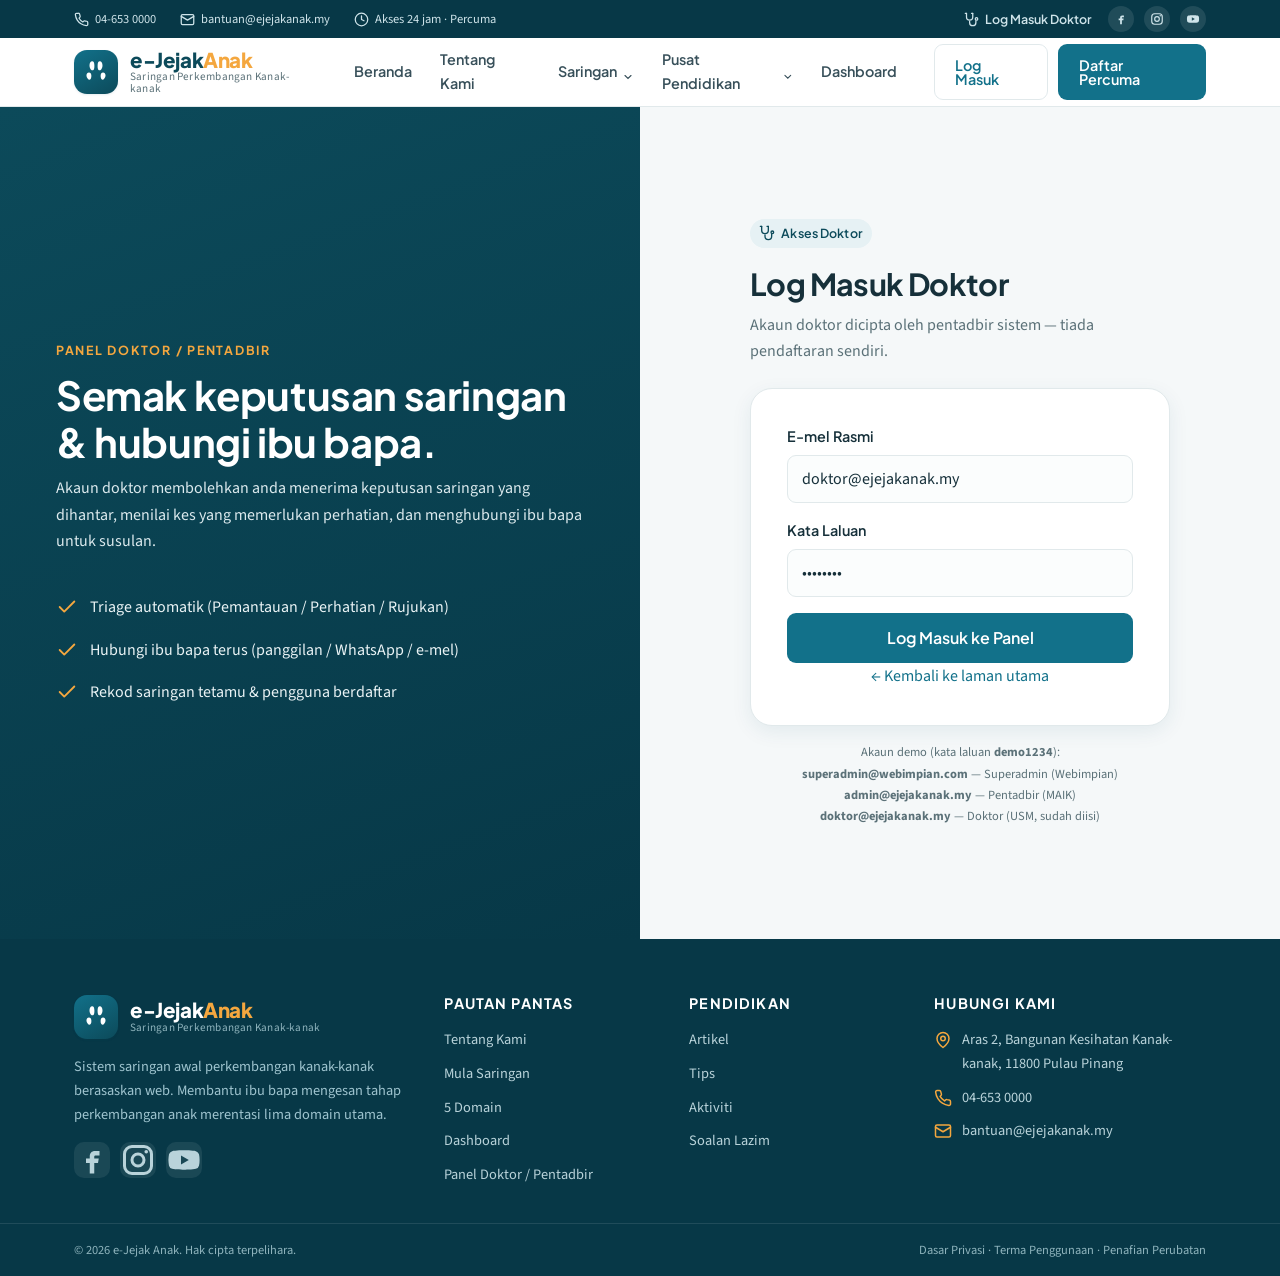
==== admin-login.html @ e8837397 "Baiki footer desktop: kawal accordion via JS (atribut open) - Chrome baru sembunyi kandungan <detail" ====
<!doctype html>
<html lang="ms">
<head>
  <meta charset="utf-8">
  <meta name="viewport" content="width=device-width, initial-scale=1">
  <title>Log Masuk Doktor — e-Jejak Anak</title>
  <meta name="description" content="Log masuk panel doktor / pentadbir e-Jejak Anak.">
  <link rel="preconnect" href="https://fonts.googleapis.com">
  <link rel="preconnect" href="https://fonts.gstatic.com" crossorigin>
  <link href="https://fonts.googleapis.com/css2?family=Plus+Jakarta+Sans:wght@500;600;700;800&family=Source+Sans+3:wght@400;500;600&display=swap" rel="stylesheet">
  <link rel="stylesheet" href="assets/css/style.css?v=20260727i">
</head>
<body data-page="admin-login">
  <div id="site-header"></div>

  <main class="auth-wrap">
    <aside class="auth-aside" style="background:linear-gradient(160deg,var(--brand-dark),var(--brand-deep))">
      <span class="eyebrow" style="color:var(--accent)">Panel Doktor / Pentadbir</span>
      <p class="auth-aside__title">Semak keputusan saringan &amp; hubungi ibu bapa.</p>
      <p>Akaun doktor membolehkan anda menerima keputusan saringan yang dihantar, menilai kes yang memerlukan perhatian, dan menghubungi ibu bapa untuk susulan.</p>
      <ul>
        <li><svg viewBox="0 0 24 24" fill="none" stroke="currentColor" stroke-width="2" stroke-linecap="round" stroke-linejoin="round"><path d="M20 6 9 17l-5-5"/></svg> Triage automatik (Pemantauan / Perhatian / Rujukan)</li>
        <li><svg viewBox="0 0 24 24" fill="none" stroke="currentColor" stroke-width="2" stroke-linecap="round" stroke-linejoin="round"><path d="M20 6 9 17l-5-5"/></svg> Hubungi ibu bapa terus (panggilan / WhatsApp / e-mel)</li>
        <li><svg viewBox="0 0 24 24" fill="none" stroke="currentColor" stroke-width="2" stroke-linecap="round" stroke-linejoin="round"><path d="M20 6 9 17l-5-5"/></svg> Rekod saringan tetamu &amp; pengguna berdaftar</li>
      </ul>
    </aside>

    <div class="auth-main">
      <div class="auth-card">
        <span class="chip"><svg viewBox="0 0 24 24" fill="none" stroke="currentColor" stroke-width="2" stroke-linecap="round" stroke-linejoin="round" style="width:16px;height:16px"><path d="M4 2v6a5 5 0 0 0 10 0V2"/><path d="M4 2H2M14 2h-2M9 15v2a5 5 0 0 0 10 0v-3"/><circle cx="20" cy="11" r="2"/></svg> Akses Doktor</span>
        <h1 class="mt-3" style="font-size:var(--fs-xl)">Log Masuk Doktor</h1>
        <p class="muted">Akaun doktor dicipta oleh pentadbir sistem — tiada pendaftaran sendiri.</p>
        <form class="form-card mt-4" id="admin-login-form">
          <div class="notice notice--warn" id="admin-msg" style="display:none; margin-bottom:var(--sp-3)"><svg viewBox="0 0 24 24" fill="none" stroke="currentColor" stroke-width="2" stroke-linecap="round" stroke-linejoin="round"><path d="M10.3 3.9 1.8 18a2 2 0 0 0 1.7 3h17a2 2 0 0 0 1.7-3L13.7 3.9a2 2 0 0 0-3.4 0Z"/><path d="M12 9v4M12 17h.01"/></svg><span></span></div>
          <div class="field">
            <label for="admin-email">E-mel Rasmi</label>
            <input class="input" type="email" id="admin-email" placeholder="doktor@klinik.gov.my" value="doktor@ejejakanak.my" required>
          </div>
          <div class="field">
            <label for="admin-pass">Kata Laluan</label>
            <input class="input" type="password" id="admin-pass" placeholder="••••••••" value="demo1234" required>
          </div>
          <button class="btn btn--block btn--lg" type="submit">Log Masuk ke Panel</button>
          <p class="center muted mt-3" style="margin:0"><a href="index.html">← Kembali ke laman utama</a></p>
        </form>
        <div class="muted center mt-3" style="font-size:var(--fs-xs); line-height:1.7">Akaun demo (kata laluan <strong>demo1234</strong>):<br>
          <strong>superadmin@webimpian.com</strong> — Superadmin (Webimpian)<br>
          <strong>admin@ejejakanak.my</strong> — Pentadbir (MAIK)<br>
          <strong>doktor@ejejakanak.my</strong> — Doktor (USM, sudah diisi)</div>
      </div>
    </div>
  </main>

  <div id="site-footer"></div>
  <script src="assets/js/main.js?v=20260727i"></script>
</body>
</html>
---- assets/css/style.css ----
/* =====================================================================
   e-JEJAK ANAK  —  Template Stylesheet
   Sistem Saringan Awal Perkembangan Kanak-kanak
   ---------------------------------------------------------------------
   CARA UBAH TEMPLATE (How to customise):
   1. WARNA  : ubah nilai dalam :root di bawah (--brand, --accent, dll).
   2. FON    : ubah --font-head / --font-body dan pautan <link> di HTML.
   3. LOGO   : ubah teks & ikon dalam .brand pada setiap fail HTML.
   4. KANDUNGAN : semua teks berada di dalam fail .html (Bahasa Malaysia).
   Semua komponen guna variable, jadi satu perubahan warna = seluruh laman
   bertukar. Tiada nilai warna "hardcoded" di dalam komponen.
   ===================================================================== */

/* ------------------------------------------------------------------ */
/* 1. DESIGN TOKENS                                                    */
/* ------------------------------------------------------------------ */
:root {
  /* Jenama / Brand */
  --brand:        #12718A;   /* biru-teal utama  */
  --brand-dark:   #0C4A5A;   /* header / footer  */
  --brand-deep:   #073847;   /* teks atas gelap  */
  --brand-soft:   #E6F1F4;   /* latar lembut     */
  --brand-tint:   #F0F6F8;

  /* Aksen & status */
  --accent:       #F4A73F;   /* amber hangat     */
  --accent-soft:  #FDF0DC;
  --ok:           #4FA96A;   /* "Ya" / dicapai   */
  --ok-soft:      #E7F4EC;
  --warn:         #E08A3C;   /* belum dicapai    */
  --warn-soft:    #FBEEDD;
  --danger:       #D0553F;   /* amaran / ralat   */
  --danger-soft:  #FBE9E5;

  /* Neutral (condong ke teal, bukan kelabu kosong) */
  --ink:          #16303A;   /* teks utama       */
  --ink-2:        #38505A;
  --muted:        #5B7178;   /* teks sekunder    */
  --bg:           #F5F8F9;   /* latar halaman    */
  --surface:      #FFFFFF;
  --surface-2:    #FBFDFD;
  --line:         #E1E9EB;   /* garis / sempadan */
  --line-2:       #EDF2F3;

  /* 5 Domain perkembangan (grounding utama sistem) */
  --dom-motor-kasar: #12718A;
  --dom-motor-halus: #7C6BB0;
  --dom-bahasa:      #E0913C;
  --dom-sosial:      #D06B7A;
  --dom-kognitif:    #4FA96A;

  /* Tipografi */
  --font-head: "Plus Jakarta Sans", system-ui, -apple-system, "Segoe UI", sans-serif;
  --font-body: "Source Sans 3", system-ui, -apple-system, "Segoe UI", sans-serif;

  /* Skala saiz (type scale) */
  --fs-xs:   0.78rem;
  --fs-sm:   0.9rem;
  --fs-base: 1rem;
  --fs-md:   1.15rem;
  --fs-lg:   1.4rem;
  --fs-xl:   1.9rem;
  --fs-2xl:  2.5rem;
  --fs-3xl:  3.2rem;

  /* Ruang / spacing */
  --sp-1: 0.375rem;
  --sp-2: 0.625rem;
  --sp-3: 1rem;
  --sp-4: 1.5rem;
  --sp-5: 2.25rem;
  --sp-6: 3.5rem;
  --sp-7: 5rem;

  /* Bentuk & bayang */
  --radius:    14px;
  --radius-sm: 9px;
  --radius-lg: 22px;
  --shadow-sm: 0 1px 2px rgba(11,79,108,.06), 0 1px 3px rgba(11,79,108,.05);
  --shadow:    0 6px 20px rgba(11,79,108,.08);
  --shadow-lg: 0 18px 48px rgba(11,79,108,.14);

  --container: 1180px;
  --nav-h: 68px;
}

/* ------------------------------------------------------------------ */
/* 2. RESET & BASE                                                     */
/* ------------------------------------------------------------------ */
* { box-sizing: border-box; }
html { scroll-behavior: smooth; -webkit-text-size-adjust: 100%; }

body {
  margin: 0;
  font-family: var(--font-body);
  font-size: var(--fs-base);
  line-height: 1.65;
  color: var(--ink);
  background: var(--bg);
  -webkit-font-smoothing: antialiased;
}

h1, h2, h3, h4 {
  font-family: var(--font-head);
  color: var(--ink);
  line-height: 1.18;
  text-wrap: balance;
  margin: 0 0 var(--sp-2);
  font-weight: 700;
}
h1 { font-size: var(--fs-2xl); letter-spacing: -0.02em; }
h2 { font-size: var(--fs-xl); letter-spacing: -0.01em; }
h3 { font-size: var(--fs-lg); }
p  { margin: 0 0 var(--sp-3); max-width: 68ch; }

a { color: var(--brand); text-decoration: none; }
a:hover { text-decoration: underline; }
img { max-width: 100%; display: block; }

:focus-visible {
  outline: 3px solid var(--accent);
  outline-offset: 2px;
  border-radius: 4px;
}

.tnum { font-variant-numeric: tabular-nums; }

/* ------------------------------------------------------------------ */
/* 3. LAYOUT UTILITIES                                                 */
/* ------------------------------------------------------------------ */
.container {
  width: 100%;
  max-width: var(--container);
  margin-inline: auto;
  padding-inline: var(--sp-4);
}

.section { padding-block: var(--sp-7); }
.section--tight { padding-block: var(--sp-6); }
.section--soft { background: var(--brand-tint); }
.section--brand { background: var(--brand-dark); color: #EAF3F5; }
.section--brand h2, .section--brand h3 { color: #fff; }

.section-head { max-width: 640px; margin-bottom: var(--sp-5); }
.section-head.center { margin-inline: auto; text-align: center; }

.eyebrow {
  display: inline-block;
  font-family: var(--font-head);
  font-size: var(--fs-xs);
  font-weight: 700;
  letter-spacing: 0.14em;
  text-transform: uppercase;
  color: var(--brand);
  margin-bottom: var(--sp-2);
}
.section--brand .eyebrow { color: var(--accent); }

.lead { font-size: var(--fs-md); color: var(--ink-2); }
.muted { color: var(--muted); }

.grid { display: grid; gap: var(--sp-4); }
.grid-2 { grid-template-columns: repeat(2, 1fr); }
.grid-3 { grid-template-columns: repeat(3, 1fr); }
.grid-4 { grid-template-columns: repeat(4, 1fr); }
.grid-5 { grid-template-columns: repeat(5, 1fr); }

/* ------------------------------------------------------------------ */
/* 4. BUTTONS                                                          */
/* ------------------------------------------------------------------ */
.btn {
  --btn-bg: var(--brand);
  --btn-fg: #fff;
  display: inline-flex;
  align-items: center;
  gap: var(--sp-2);
  font-family: var(--font-head);
  font-weight: 600;
  font-size: var(--fs-sm);
  line-height: 1;
  padding: 0.85em 1.4em;
  border-radius: var(--radius-sm);
  border: 1.5px solid transparent;
  background: var(--btn-bg);
  color: var(--btn-fg);
  cursor: pointer;
  transition: transform .12s ease, box-shadow .18s ease, background .18s ease;
  text-decoration: none;
}
.btn:hover { text-decoration: none; transform: translateY(-2px); box-shadow: var(--shadow); }
.btn:active { transform: translateY(0); }
.btn--accent { --btn-bg: var(--accent); --btn-fg: #4a2c00; }
.btn--ghost  { --btn-bg: transparent; --btn-fg: var(--brand); border-color: var(--line); }
.btn--ghost:hover { border-color: var(--brand); background: var(--brand-soft); box-shadow: none; }
.btn--light  { --btn-bg: #fff; --btn-fg: var(--brand-dark); }
.btn--block  { width: 100%; justify-content: center; }
.btn--lg     { padding: 1em 1.7em; font-size: var(--fs-base); }
.btn .ico { width: 18px; height: 18px; }
.btn svg { width: 18px; height: 18px; flex: none; }

/* ------------------------------------------------------------------ */
/* 5. TOP UTILITY BAR + NAVBAR (dua lapis, ikut laman rujukan)         */
/* ------------------------------------------------------------------ */
.topbar {
  background: var(--brand-deep);
  color: #cfe4ea;
  font-size: var(--fs-xs);
}
.topbar .container {
  display: flex; align-items: center; justify-content: space-between;
  gap: var(--sp-3); min-height: 38px; flex-wrap: wrap;
}
.topbar a { color: #cfe4ea; white-space: nowrap; }
.topbar a:hover { color: #fff; }
.topbar svg { width: 15px; height: 15px; flex: none; }
.topbar__meta { display: flex; gap: var(--sp-4); flex-wrap: wrap; }
.topbar__meta span { display: inline-flex; align-items: center; gap: 6px; white-space: nowrap; }
.topbar__social { display: flex; gap: var(--sp-2); }
.topbar__social a {
  width: 26px; height: 26px; display: grid; place-items: center;
  border-radius: 50%; background: rgba(255,255,255,.1);
}
.topbar__social a svg { width: 14px; height: 14px; }
.topbar__social a:hover { background: var(--accent); color: var(--brand-deep); }

.nav {
  position: sticky; top: 0; z-index: 50;
  background: rgba(255,255,255,.92);
  backdrop-filter: blur(8px);
  border-bottom: 1px solid var(--line);
}
.nav .container {
  display: flex; align-items: center; justify-content: space-between;
  min-height: var(--nav-h); gap: var(--sp-4);
}

/* Logo / jenama — motif tapak kaki (jejak) */
.brand { display: flex; align-items: center; gap: 12px; text-decoration: none; }
.brand:hover { text-decoration: none; }
.brand__mark {
  width: 44px; height: 44px; flex: none;
  display: grid; place-items: center;
  border-radius: 13px;
  background: linear-gradient(150deg, var(--brand), var(--brand-dark));
  color: #fff; box-shadow: var(--shadow-sm);
}
.brand__mark svg { width: 26px; height: 26px; }
.brand__text { display: flex; flex-direction: column; line-height: 1.05; }
.brand__name {
  font-family: var(--font-head); font-weight: 800; font-size: 1.28rem;
  color: var(--brand-dark); letter-spacing: -0.02em;
}
.brand__name b { color: var(--accent); font-weight: 800; }
.brand__tag { font-size: 0.7rem; color: var(--muted); letter-spacing: 0.02em; }

/* Menu utama */
.menu { display: flex; align-items: center; gap: 2px; list-style: none; margin: 0; padding: 0; }
.menu > li { position: relative; }
.menu > li > a {
  display: flex; align-items: center; gap: 5px;
  font-family: var(--font-head); font-weight: 600; font-size: var(--fs-sm);
  color: var(--ink-2); padding: 0.7em 0.9em; border-radius: 8px;
}
.menu > li > a:hover { color: var(--brand); background: var(--brand-soft); text-decoration: none; }
.menu > li > a[aria-current="page"] { color: var(--brand); }
.menu > li > a[aria-current="page"]::after {
  content: ""; position: absolute; left: 0.9em; right: 0.9em; bottom: 4px;
  height: 2px; background: var(--accent); border-radius: 2px;
}
.caret { width: 12px; height: 12px; transition: transform .2s; }
.has-dropdown[aria-expanded="true"] .caret { transform: rotate(180deg); }

/* Dropdown */
.dropdown {
  position: absolute; top: calc(100% + 6px); left: 0; min-width: 230px;
  background: #fff; border: 1px solid var(--line); border-radius: var(--radius);
  box-shadow: var(--shadow-lg); padding: 8px; list-style: none; margin: 0;
  opacity: 0; visibility: hidden; transform: translateY(6px);
  transition: opacity .16s ease, transform .16s ease, visibility .16s;
}
.menu > li:hover .dropdown,
.has-dropdown[aria-expanded="true"] + .dropdown {
  opacity: 1; visibility: visible; transform: translateY(0);
}
.dropdown a {
  display: block; padding: 0.6em 0.8em; border-radius: 8px;
  color: var(--ink-2); font-size: var(--fs-sm); font-weight: 500;
}
.dropdown a:hover { background: var(--brand-soft); color: var(--brand); text-decoration: none; }

.nav__cta { display: flex; align-items: center; gap: var(--sp-2); }

/* Butang hamburger (mobile) */
.nav-toggle {
  display: none; width: 44px; height: 44px; border: 1px solid var(--line);
  background: #fff; border-radius: 10px; cursor: pointer;
  align-items: center; justify-content: center;
}
.nav-toggle svg { width: 24px; height: 24px; color: var(--brand-dark); }

/* ------------------------------------------------------------------ */
/* 6. HERO CAROUSEL                                                    */
/* ------------------------------------------------------------------ */
.hero { position: relative; overflow: hidden; background: var(--brand-dark); }
.slides { position: relative; }
.slide {
  position: absolute; inset: 0; opacity: 0; visibility: hidden;
  transition: opacity .7s ease;
  display: grid; place-items: center;
}
.slide.is-active { position: relative; opacity: 1; visibility: visible; }
.slide__bg { position: absolute; inset: 0; }
.slide__inner {
  position: relative; z-index: 2;
  max-width: var(--container); width: 100%;
  padding: var(--sp-7) var(--sp-4);
  display: grid; grid-template-columns: 1.1fr 0.9fr; gap: var(--sp-5);
  align-items: center;
}
.slide__copy { max-width: 560px; }
.slide__copy .eyebrow { color: var(--accent); }
.slide h1, .slide h2 { color: #fff; font-size: var(--fs-3xl); margin-bottom: var(--sp-3); }
.slide p { color: #DCEAEE; font-size: var(--fs-md); margin-bottom: var(--sp-4); }
.slide__actions { display: flex; gap: var(--sp-3); flex-wrap: wrap; }

/* Panel ilustrasi (SVG, tiada imej luar) */
.slide__art {
  aspect-ratio: 4/3; border-radius: var(--radius-lg);
  background: rgba(255,255,255,.08);
  border: 1px solid rgba(255,255,255,.16);
  display: grid; place-items: center; padding: var(--sp-4);
  backdrop-filter: blur(2px);
}
.slide__art svg { width: 100%; height: auto; max-height: 320px; }

/* Kawalan carousel */
.carousel-dots {
  position: absolute; z-index: 3; bottom: 22px; left: 50%; transform: translateX(-50%);
  display: flex; gap: 10px;
}
.carousel-dots button {
  width: 11px; height: 11px; border-radius: 50%; border: 0; cursor: pointer;
  background: rgba(255,255,255,.4); transition: all .2s;
}
.carousel-dots button.is-active { background: var(--accent); width: 30px; border-radius: 6px; }
.carousel-arrow {
  position: absolute; z-index: 3; top: 50%; transform: translateY(-50%);
  width: 46px; height: 46px; border-radius: 50%; cursor: pointer;
  background: rgba(255,255,255,.14); border: 1px solid rgba(255,255,255,.22);
  color: #fff; display: grid; place-items: center;
}
.carousel-arrow:hover { background: var(--accent); color: var(--brand-deep); }
.carousel-arrow.prev { left: 18px; }
.carousel-arrow.next { right: 18px; }
.carousel-arrow svg { width: 22px; height: 22px; }

/* ------------------------------------------------------------------ */
/* 7. QUICK ACCESS STRIP (bawah hero, ikut laman rujukan)              */
/* ------------------------------------------------------------------ */
.quicknav {
  position: relative; z-index: 4; margin-top: -46px;
}
.quicknav .grid { gap: var(--sp-3); }
.quick-card {
  background: #fff; border-radius: var(--radius); padding: var(--sp-4);
  box-shadow: var(--shadow); border: 1px solid var(--line);
  display: flex; gap: var(--sp-3); align-items: flex-start;
  transition: transform .15s ease, box-shadow .2s ease;
}
.quick-card:hover { transform: translateY(-4px); box-shadow: var(--shadow-lg); text-decoration: none; }
.quick-card .qc-ico {
  width: 46px; height: 46px; flex: none; border-radius: 12px;
  display: grid; place-items: center; background: var(--brand-soft); color: var(--brand);
}
.quick-card .qc-ico svg { width: 24px; height: 24px; }
.quick-card h3 { font-size: var(--fs-base); margin-bottom: 2px; color: var(--brand-dark); }
.quick-card p { font-size: var(--fs-sm); color: var(--muted); margin: 0; }

/* ------------------------------------------------------------------ */
/* 8. CARDS (umum)                                                     */
/* ------------------------------------------------------------------ */
.card {
  background: var(--surface); border: 1px solid var(--line);
  border-radius: var(--radius); padding: var(--sp-4);
  box-shadow: var(--shadow-sm);
}

/* Kad domain — nadi sistem (5 domain perkembangan) */
.domain-card {
  --dc: var(--brand);
  background: #fff; border: 1px solid var(--line); border-radius: var(--radius);
  padding: var(--sp-4); position: relative; overflow: hidden;
  transition: transform .15s ease, box-shadow .2s ease, border-color .2s ease;
}
.domain-card:hover { transform: translateY(-4px); box-shadow: var(--shadow); border-color: color-mix(in srgb, var(--dc) 40%, var(--line)); }
.domain-card::before {
  content: ""; position: absolute; inset: 0 auto 0 0; width: 5px; background: var(--dc);
}
.domain-card__ico {
  width: 52px; height: 52px; border-radius: 14px; display: grid; place-items: center;
  background: color-mix(in srgb, var(--dc) 12%, #fff); color: var(--dc);
  margin-bottom: var(--sp-3);
}
.domain-card__ico svg { width: 28px; height: 28px; }
.domain-card h3 { color: var(--dc); font-size: var(--fs-md); margin-bottom: var(--sp-1); }
.domain-card p { font-size: var(--fs-sm); color: var(--muted); margin: 0; }

/* Kad langkah — cara guna */
.step {
  position: relative; padding: var(--sp-4); background: #fff;
  border: 1px solid var(--line); border-radius: var(--radius); box-shadow: var(--shadow-sm);
}
.step__num {
  font-family: var(--font-head); font-weight: 800; font-size: 1.1rem;
  width: 40px; height: 40px; border-radius: 11px; display: grid; place-items: center;
  background: var(--brand); color: #fff; margin-bottom: var(--sp-3);
}
.step h3 { font-size: var(--fs-base); }
.step p { font-size: var(--fs-sm); color: var(--muted); margin: 0; }

/* Kad artikel / pendidikan */
.article-card {
  background: #fff; border: 1px solid var(--line); border-radius: var(--radius);
  overflow: hidden; display: flex; flex-direction: column;
  transition: transform .15s ease, box-shadow .2s ease;
}
.article-card:hover { transform: translateY(-4px); box-shadow: var(--shadow); text-decoration: none; }
.article-card__media {
  aspect-ratio: 16/9; display: grid; place-items: center; color: #fff;
  background: linear-gradient(135deg, var(--brand), var(--brand-dark));
}
.article-card__media svg { width: 54px; height: 54px; opacity: .9; }
.article-card__body { padding: var(--sp-4); display: flex; flex-direction: column; gap: var(--sp-2); flex: 1; }
.article-card h3 { font-size: var(--fs-md); margin: 0; }
.article-card p { font-size: var(--fs-sm); color: var(--muted); margin: 0; flex: 1; }
.article-card__meta { display: flex; align-items: center; justify-content: space-between; font-size: var(--fs-xs); color: var(--muted); }

/* Chip / badge / pill */
.chip {
  display: inline-flex; align-items: center; gap: 6px;
  font-family: var(--font-head); font-weight: 600; font-size: var(--fs-xs);
  padding: 0.35em 0.75em; border-radius: 999px; letter-spacing: .01em;
  background: var(--brand-soft); color: var(--brand-dark);
}
.chip--accent { background: var(--accent-soft); color: #7a4a00; }
.chip--ok { background: var(--ok-soft); color: #1f6d3a; }
.chip--warn { background: var(--warn-soft); color: #8a4b12; }

/* ------------------------------------------------------------------ */
/* 9. STATS / TRUST BAND                                               */
/* ------------------------------------------------------------------ */
.stats { display: grid; grid-template-columns: repeat(4, 1fr); gap: var(--sp-4); text-align: center; }
.stat__num {
  font-family: var(--font-head); font-weight: 800; font-size: var(--fs-2xl);
  color: #fff; line-height: 1;
}
.stat__num b { color: var(--accent); }
.stat__label { color: #bcd6dd; font-size: var(--fs-sm); margin-top: 6px; }

/* ------------------------------------------------------------------ */
/* 10. FORMS (auth + profil)                                           */
/* ------------------------------------------------------------------ */
.auth-wrap {
  min-height: calc(100vh - var(--nav-h));
  display: grid; grid-template-columns: 1fr 1fr;
}
.auth-aside {
  background: linear-gradient(160deg, var(--brand), var(--brand-dark));
  color: #fff; padding: var(--sp-7) var(--sp-6);
  display: flex; flex-direction: column; justify-content: center; position: relative; overflow: hidden;
}
.auth-aside h2 { color: #fff; font-size: var(--fs-2xl); }
/* Tajuk hiasan panel sisi — bukan heading (elak h2 sebelum h1), tapi rupa sama h2 */
.auth-aside .auth-aside__title {
  font-family: var(--font-head); font-weight: 700; line-height: 1.18;
  letter-spacing: -0.01em; color: #fff; font-size: var(--fs-2xl);
  margin: 0 0 var(--sp-2); max-width: none;
}
.auth-aside p { color: #DCEAEE; }
.auth-aside ul { list-style: none; padding: 0; margin: var(--sp-4) 0 0; display: grid; gap: var(--sp-3); }
.auth-aside li { display: flex; gap: 12px; align-items: flex-start; color: #EAF3F5; }
.auth-aside li svg { width: 22px; height: 22px; color: var(--accent); flex: none; margin-top: 2px; }
.auth-main { display: grid; place-items: center; padding: var(--sp-6) var(--sp-4); }
.auth-card { width: 100%; max-width: 420px; }

.form-card {
  background: #fff; border: 1px solid var(--line); border-radius: var(--radius-lg);
  padding: var(--sp-5); box-shadow: var(--shadow);
}
.field { margin-bottom: var(--sp-3); display: flex; flex-direction: column; gap: 6px; }
.field label { font-family: var(--font-head); font-weight: 600; font-size: var(--fs-sm); color: var(--ink); }
.field .hint { font-size: var(--fs-xs); color: var(--muted); }
.input, .select, textarea.input {
  width: 100%; font-family: var(--font-body); font-size: var(--fs-base);
  padding: 0.75em 0.9em; border: 1.5px solid var(--line); border-radius: var(--radius-sm);
  background: var(--surface-2); color: var(--ink); transition: border-color .15s, box-shadow .15s;
}
.input:focus, .select:focus, textarea.input:focus {
  outline: none; border-color: var(--brand);
  box-shadow: 0 0 0 3px color-mix(in srgb, var(--brand) 18%, transparent);
}
.field-row { display: grid; grid-template-columns: 1fr 1fr; gap: var(--sp-3); }
.form-aux { display: flex; align-items: center; justify-content: space-between; font-size: var(--fs-sm); margin-bottom: var(--sp-3); }
.checkbox { display: flex; align-items: center; gap: 8px; font-size: var(--fs-sm); color: var(--muted); }
.divider-or { text-align: center; color: var(--muted); font-size: var(--fs-sm); margin: var(--sp-3) 0; position: relative; }
.divider-or::before, .divider-or::after { content: ""; position: absolute; top: 50%; width: 38%; height: 1px; background: var(--line); }
.divider-or::before { left: 0; } .divider-or::after { right: 0; }

/* ------------------------------------------------------------------ */
/* 11. DASHBOARD                                                       */
/* ------------------------------------------------------------------ */
.page-head {
  background: linear-gradient(160deg, var(--brand-dark), var(--brand-deep));
  color: #fff; padding-block: var(--sp-5);
}
.page-head h1 { color: #fff; margin-bottom: 4px; }
.page-head p { color: #cfe4ea; margin: 0; }
.breadcrumb { display: flex; gap: 8px; font-size: var(--fs-sm); color: #9fc4cf; margin-bottom: var(--sp-2); }
.breadcrumb a { color: #cfe4ea; }

.dash-grid { display: grid; grid-template-columns: repeat(auto-fill, minmax(280px, 1fr)); gap: var(--sp-4); }
.child-card {
  background: #fff; border: 1px solid var(--line); border-radius: var(--radius);
  padding: var(--sp-4); box-shadow: var(--shadow-sm);
  display: flex; flex-direction: column; gap: var(--sp-3);
}
.child-card__top { display: flex; align-items: center; gap: var(--sp-3); }
.avatar {
  width: 54px; height: 54px; border-radius: 50%; flex: none; display: grid; place-items: center;
  font-family: var(--font-head); font-weight: 700; font-size: 1.3rem; color: #fff;
}
.avatar--boy { background: linear-gradient(140deg, #12718A, #0C4A5A); }
.avatar--girl { background: linear-gradient(140deg, #D06B7A, #9c4a58); }
.child-card__meta { line-height: 1.3; }
.child-card__meta strong { font-family: var(--font-head); font-size: var(--fs-md); color: var(--ink); }
.child-card__stats { display: flex; gap: var(--sp-4); padding-top: var(--sp-3); border-top: 1px solid var(--line-2); }
.mini-stat b { display: block; font-family: var(--font-head); font-size: var(--fs-lg); color: var(--brand); }
.mini-stat span { font-size: var(--fs-xs); color: var(--muted); }

.add-card {
  border: 2px dashed var(--line); border-radius: var(--radius); background: var(--brand-tint);
  display: grid; place-items: center; text-align: center; padding: var(--sp-5); min-height: 200px;
  color: var(--brand); transition: border-color .2s, background .2s;
}
.add-card:hover { border-color: var(--brand); background: var(--brand-soft); text-decoration: none; }
.add-card svg { width: 40px; height: 40px; margin-bottom: var(--sp-2); }

/* ------------------------------------------------------------------ */
/* 12. SCREENING (saringan)                                            */
/* ------------------------------------------------------------------ */
.screen-layout { display: grid; grid-template-columns: 260px 1fr; gap: var(--sp-5); align-items: start; }
.screen-side { position: sticky; top: calc(var(--nav-h) + var(--sp-4)); display: grid; gap: var(--sp-3); }
.progress-panel { background: #fff; border: 1px solid var(--line); border-radius: var(--radius); padding: var(--sp-4); box-shadow: var(--shadow-sm); }
.progress-ring { display: grid; place-items: center; margin-bottom: var(--sp-3); }
.progress-ring__val { font-family: var(--font-head); font-weight: 800; font-size: var(--fs-xl); color: var(--brand); }

.domain-nav { list-style: none; margin: 0; padding: 0; display: grid; gap: 4px; }
.domain-nav a {
  display: flex; align-items: center; gap: 10px; padding: 0.55em 0.7em; border-radius: 9px;
  font-size: var(--fs-sm); color: var(--ink-2); font-weight: 600; font-family: var(--font-head);
}
.domain-nav a:hover { background: var(--brand-soft); text-decoration: none; }
.domain-nav .dot { width: 10px; height: 10px; border-radius: 50%; background: var(--dc, var(--brand)); flex: none; }
.domain-nav .cnt { margin-left: auto; font-size: var(--fs-xs); color: var(--muted); }

.domain-block { margin-bottom: var(--sp-5); }
.domain-block__head {
  display: flex; align-items: center; gap: 12px; margin-bottom: var(--sp-3);
  padding-bottom: var(--sp-2); border-bottom: 2px solid var(--dc, var(--brand));
}
.domain-block__head .badge-ico {
  width: 40px; height: 40px; border-radius: 11px; display: grid; place-items: center;
  background: color-mix(in srgb, var(--dc, var(--brand)) 14%, #fff); color: var(--dc, var(--brand));
}
.domain-block__head .badge-ico svg { width: 22px; height: 22px; }
.domain-block__head h3 { margin: 0; color: var(--dc, var(--brand)); }

.q-item {
  background: #fff; border: 1px solid var(--line); border-radius: var(--radius);
  padding: var(--sp-4); margin-bottom: var(--sp-3);
  display: flex; align-items: center; justify-content: space-between; gap: var(--sp-4);
  transition: border-color .15s, box-shadow .15s;
}
.q-item.answered { border-color: color-mix(in srgb, var(--ok) 45%, var(--line)); }
.q-item__text { font-size: var(--fs-base); color: var(--ink); }
.q-item__text .qn { color: var(--muted); font-family: var(--font-head); font-weight: 700; margin-right: 6px; }
.yn { display: flex; gap: 10px; flex: none; }
.yn input { position: absolute; opacity: 0; width: 0; height: 0; }
.yn label {
  cursor: pointer; font-family: var(--font-head); font-weight: 600; font-size: var(--fs-sm);
  padding: 0.6em 1.1em; border-radius: 999px; border: 1.5px solid var(--line);
  background: #fff; color: var(--muted); display: inline-flex; align-items: center; gap: 6px;
  min-width: 74px; justify-content: center; transition: all .15s;
}
.yn label:hover { border-color: var(--brand); }
.yn input:focus-visible + label { outline: 3px solid var(--accent); outline-offset: 2px; }
.yn input[value="ya"]:checked + label { background: var(--ok); border-color: var(--ok); color: #fff; }
.yn input[value="tidak"]:checked + label { background: var(--warn); border-color: var(--warn); color: #fff; }

.screen-footer {
  position: sticky; bottom: 0; background: rgba(255,255,255,.94); backdrop-filter: blur(6px);
  border-top: 1px solid var(--line); padding: var(--sp-3) 0; margin-top: var(--sp-4);
  display: flex; align-items: center; justify-content: space-between; gap: var(--sp-3);
}

.progress-bar { height: 8px; border-radius: 999px; background: var(--line-2); overflow: hidden; }
.progress-bar > span { display: block; height: 100%; background: var(--brand); border-radius: 999px; transition: width .4s ease; }

/* ------------------------------------------------------------------ */
/* 13. RESULTS (keputusan)                                             */
/* ------------------------------------------------------------------ */
.result-hero { text-align: center; max-width: 620px; margin: 0 auto var(--sp-5); }
.result-scorecards { display: grid; grid-template-columns: repeat(3, 1fr); gap: var(--sp-4); margin-bottom: var(--sp-5); }
.scorecard { background: #fff; border: 1px solid var(--line); border-radius: var(--radius); padding: var(--sp-4); text-align: center; box-shadow: var(--shadow-sm); }
.scorecard b { display: block; font-family: var(--font-head); font-size: var(--fs-3xl); line-height: 1; }
.scorecard--ok b { color: var(--ok); }
.scorecard--warn b { color: var(--warn); }
.scorecard--total b { color: var(--brand); }
.scorecard span { color: var(--muted); font-size: var(--fs-sm); }

.domain-scores { display: grid; gap: var(--sp-3); }
.dscore { display: grid; grid-template-columns: 150px 1fr 54px; gap: var(--sp-3); align-items: center; }
.dscore__label { font-family: var(--font-head); font-weight: 600; font-size: var(--fs-sm); display: flex; align-items: center; gap: 8px; }
.dscore__label .dot { width: 10px; height: 10px; border-radius: 50%; background: var(--dc); }
.dscore__pct { text-align: right; font-family: var(--font-head); font-weight: 700; font-variant-numeric: tabular-nums; color: var(--ink); }
.dscore .progress-bar > span { background: var(--dc); }

.advisory {
  border-left: 5px solid var(--warn); background: var(--warn-soft);
  border-radius: var(--radius); padding: var(--sp-4); display: flex; gap: var(--sp-3); align-items: flex-start;
}
.advisory svg { width: 26px; height: 26px; color: var(--warn); flex: none; }
.advisory p { margin: 0; color: #6b3d0e; }
.advisory--ok { border-color: var(--ok); background: var(--ok-soft); }
.advisory--ok svg { color: var(--ok); }
.advisory--ok p { color: #1f5c34; }

/* ------------------------------------------------------------------ */
/* 14. EDUCATION (pendidikan) — tabs + FAQ                             */
/* ------------------------------------------------------------------ */
.tabs { display: flex; gap: 6px; flex-wrap: wrap; margin-bottom: var(--sp-5); border-bottom: 1px solid var(--line); }
.tab {
  font-family: var(--font-head); font-weight: 600; font-size: var(--fs-sm); cursor: pointer;
  padding: 0.7em 1.1em; border: 0; background: none; color: var(--muted); border-bottom: 3px solid transparent;
}
.tab:hover { color: var(--brand); }
.tab.is-active { color: var(--brand); border-bottom-color: var(--accent); }
.tab-panel { display: none; }
.tab-panel.is-active { display: block; animation: fade .3s ease; }
@keyframes fade { from { opacity: 0; transform: translateY(6px); } to { opacity: 1; transform: none; } }

.faq-item { border: 1px solid var(--line); border-radius: var(--radius); background: #fff; margin-bottom: var(--sp-3); overflow: hidden; }
.faq-q {
  width: 100%; text-align: left; background: none; border: 0; cursor: pointer;
  font-family: var(--font-head); font-weight: 600; font-size: var(--fs-md); color: var(--ink);
  padding: var(--sp-4); display: flex; align-items: center; justify-content: space-between; gap: var(--sp-3);
}
.faq-q .pm { flex: none; width: 24px; height: 24px; transition: transform .2s; color: var(--brand); }
.faq-item.open .faq-q .pm { transform: rotate(45deg); }
.faq-a { max-height: 0; overflow: hidden; transition: max-height .3s ease; }
.faq-a p { padding: 0 var(--sp-4) var(--sp-4); margin: 0; color: var(--muted); }

/* ------------------------------------------------------------------ */
/* 15. TABLES (admin-ready)                                            */
/* ------------------------------------------------------------------ */
.table-wrap { overflow-x: auto; border: 1px solid var(--line); border-radius: var(--radius); background: #fff; }
table.data { width: 100%; border-collapse: collapse; min-width: 560px; }
table.data th, table.data td { padding: 0.85em 1em; text-align: left; border-bottom: 1px solid var(--line-2); font-size: var(--fs-sm); }
table.data th { font-family: var(--font-head); font-weight: 700; color: var(--ink); background: var(--brand-tint); }
table.data tr:last-child td { border-bottom: 0; }

/* ------------------------------------------------------------------ */
/* 16. FOOTER                                                          */
/* ------------------------------------------------------------------ */
.footer { background: var(--brand-deep); color: #b9d3da; padding-top: var(--sp-6); }
.footer a { color: #b9d3da; }
.footer a:hover { color: #fff; }
.footer__grid { display: grid; grid-template-columns: 1.6fr 1fr 1fr 1.3fr; gap: var(--sp-5); padding-bottom: var(--sp-5); }
.footer__brand .brand__name { color: #fff; }
.footer__brand .brand__tag { color: #8fb4bd; }
.footer__brand p { color: #9fc4cf; font-size: var(--fs-sm); margin-top: var(--sp-3); }
.footer h4 { color: #fff; font-size: var(--fs-sm); letter-spacing: .08em; text-transform: uppercase; margin-bottom: var(--sp-3); }
.footer ul { list-style: none; margin: 0; padding: 0; display: grid; gap: 10px; font-size: var(--fs-sm); }
.footer__contact li { display: flex; gap: 10px; align-items: flex-start; }
.footer__contact svg { width: 18px; height: 18px; color: var(--accent); flex: none; margin-top: 3px; }
.footer__social { display: flex; gap: 10px; margin-top: var(--sp-3); }
.footer__social a { width: 36px; height: 36px; border-radius: 10px; background: rgba(255,255,255,.08); display: grid; place-items: center; }
.footer__social a:hover { background: var(--accent); color: var(--brand-deep); }
.footer__bar { border-top: 1px solid rgba(255,255,255,.1); padding-block: var(--sp-3); font-size: var(--fs-xs); color: #8fb4bd; }
.footer__bar .container { display: flex; justify-content: space-between; gap: var(--sp-3); flex-wrap: wrap; }

/* Footer accordion — buka-tutup di mobile, sentiasa terbuka di desktop */
.footer-acc { border: 0; }
.footer-acc summary { display: flex; align-items: center; justify-content: space-between; gap: var(--sp-3); cursor: pointer; list-style: none; }
.footer-acc summary::-webkit-details-marker { display: none; }
.footer-acc summary h4 { margin: 0; }
.footer-acc summary > svg { width: 20px; height: 20px; flex: none; color: #8fb4bd; transition: transform .2s ease; }
.footer-acc[open] summary > svg { transform: rotate(180deg); }
@media (min-width: 761px) {
  /* Desktop: sentiasa terbuka (dikawal JS via atribut open); matikan toggle
     & sembunyi anak panah supaya nampak seperti tajuk biasa. */
  .footer-acc summary { pointer-events: none; margin-bottom: var(--sp-3); }
  .footer-acc summary > svg { display: none; }
}

/* ------------------------------------------------------------------ */
/* 17. MISC                                                            */
/* ------------------------------------------------------------------ */
.center { text-align: center; }
.mt-3 { margin-top: var(--sp-3); } .mt-4 { margin-top: var(--sp-4); } .mt-5 { margin-top: var(--sp-5); }
.mb-0 { margin-bottom: 0; }
.flex { display: flex; } .items-center { align-items: center; } .justify-between { justify-content: space-between; }
.gap-2 { gap: var(--sp-2); } .gap-3 { gap: var(--sp-3); }
.wrap { flex-wrap: wrap; }
.hide-mobile { }
.notice { background: var(--brand-soft); border-radius: var(--radius); padding: var(--sp-3) var(--sp-4); font-size: var(--fs-sm); color: var(--brand-dark); display: flex; gap: 10px; align-items: center; }
.notice svg { width: 20px; height: 20px; flex: none; color: var(--brand); }
.notice--warn { background: var(--warn-soft); color: #8a4b12; }
.notice--warn svg { color: var(--warn); }

/* ------------------------------------------------------------------ */
/* 17b. ADMIN / PANEL DOKTOR — triage, modal hubungi                  */
/* ------------------------------------------------------------------ */
.triage { display: inline-flex; align-items: center; gap: 6px; font-family: var(--font-head); font-weight: 700; font-size: var(--fs-xs); padding: 0.3em 0.7em; border-radius: 999px; white-space: nowrap; }
.triage .tdot { width: 8px; height: 8px; border-radius: 50%; background: currentColor; }
.triage--ok   { background: var(--ok-soft);     color: #1f6d3a; }
.triage--warn { background: var(--warn-soft);   color: #8a4b12; }
.triage--ref  { background: var(--danger-soft); color: #99311e; }

table.data .row-ref  td:first-child { box-shadow: inset 4px 0 0 var(--danger); }
table.data .row-warn td:first-child { box-shadow: inset 4px 0 0 var(--warn); }
table.data .row-ok   td:first-child { box-shadow: inset 4px 0 0 var(--ok); }
table.data td .mini-domains { display: flex; gap: 4px; margin-top: 4px; }
table.data td .mini-domains i { width: 22px; height: 6px; border-radius: 3px; display: inline-block; opacity: .85; }
.status-pill { font-size: var(--fs-xs); font-family: var(--font-head); font-weight: 600; padding: 0.25em 0.6em; border-radius: 999px; white-space: nowrap; }
.status-pill.baharu { background: var(--brand-soft); color: var(--brand-dark); }
.status-pill.dihubungi { background: var(--ok-soft); color: #1f6d3a; }

.modal-overlay { position: fixed; inset: 0; z-index: 100; background: rgba(7,56,71,.55); display: none; place-items: center; padding: var(--sp-4); backdrop-filter: blur(3px); }
.modal-overlay.open { display: grid; }
.modal { background: #fff; border-radius: var(--radius-lg); width: 100%; max-width: 480px; box-shadow: var(--shadow-lg); overflow: hidden; animation: fade .25s ease; }
.modal__head { padding: var(--sp-4); background: linear-gradient(150deg,var(--brand),var(--brand-dark)); color: #fff; display: flex; align-items: flex-start; justify-content: space-between; gap: var(--sp-3); }
.modal__head h3 { color: #fff; margin: 0; }
.modal__head p { color: #DCEAEE; margin: 2px 0 0; font-size: var(--fs-sm); }
.modal__close { background: rgba(255,255,255,.15); border: 0; color: #fff; width: 34px; height: 34px; border-radius: 9px; cursor: pointer; display: grid; place-items: center; flex: none; }
.modal__close svg { width: 20px; height: 20px; }
.modal__body { padding: var(--sp-4); }
.contact-actions { display: grid; grid-template-columns: repeat(3,1fr); gap: var(--sp-2); margin-bottom: var(--sp-4); }
.contact-btn { display: flex; flex-direction: column; align-items: center; gap: 6px; padding: var(--sp-3) var(--sp-2); border: 1.5px solid var(--line); border-radius: var(--radius-sm); font-family: var(--font-head); font-weight: 600; font-size: var(--fs-xs); color: var(--ink-2); text-align: center; }
.contact-btn:hover { border-color: var(--brand); background: var(--brand-soft); color: var(--brand); text-decoration: none; }
.contact-btn svg { width: 24px; height: 24px; }
.contact-btn.wa:hover { border-color: #25D366; background: #e9f9ef; color: #128C4B; }
.contact-row { display: flex; align-items: center; gap: 10px; padding: 0.55em 0; border-bottom: 1px solid var(--line-2); font-size: var(--fs-sm); }
.contact-row svg { width: 18px; height: 18px; color: var(--brand); flex: none; }
.contact-row b { font-family: var(--font-head); }

/* Penapis pil (Panel Doktor) */
.filter-chip { font-family: var(--font-head); font-weight: 600; font-size: var(--fs-sm); cursor: pointer; padding: 0.5em 1.1em; border: 1.5px solid var(--line); border-radius: 999px; background: #fff; color: var(--muted); transition: all .15s; }
.filter-chip:hover { border-color: var(--brand); color: var(--brand); }
.filter-chip.is-active { background: var(--brand); border-color: var(--brand); color: #fff; }

/* Pemilih warna & ikon (tambah domain) */
.swatches, .icon-picks { display: flex; gap: 8px; flex-wrap: wrap; }
.swatch { width: 30px; height: 30px; border-radius: 50%; border: 2px solid #fff; box-shadow: 0 0 0 1px var(--line); cursor: pointer; padding: 0; }
.swatch.sel { box-shadow: 0 0 0 2px var(--ink); }
.icon-pick { width: 42px; height: 42px; border-radius: 10px; border: 1.5px solid var(--line); background: #fff; display: grid; place-items: center; cursor: pointer; color: var(--ink-2); }
.icon-pick svg { width: 22px; height: 22px; }
.icon-pick.sel { border-color: var(--brand); background: var(--brand-soft); color: var(--brand); }

/* ------------------------------------------------------------------ */
/* 18. RESPONSIVE                                                      */
/* ------------------------------------------------------------------ */
@media (max-width: 980px) {
  .slide__inner { grid-template-columns: 1fr; }
  .slide__art { display: none; }
  .slide h1, .slide h2 { font-size: var(--fs-2xl); }
  .grid-4, .grid-5, .stats { grid-template-columns: repeat(2, 1fr); }
  .footer__grid { grid-template-columns: 1fr 1fr; }
  .auth-wrap { grid-template-columns: 1fr; }
  .auth-aside { display: none; }
  .screen-layout { grid-template-columns: 1fr; }
  .screen-side { position: static; }
}
@media (max-width: 760px) {
  :root { --fs-3xl: 2.3rem; --fs-2xl: 2rem; --fs-xl: 1.6rem; }
  .nav__cta .btn--ghost { display: none; }
  .nav-toggle { display: inline-flex; }

  /* Panel doktor/admin: TIADA menu hamburger — pastikan Log Keluar kekal nampak.
     Jenama di baris 1; chip nama + Log Keluar turun ke baris 2. */
  body[data-page="admin"] .nav .container { flex-wrap: wrap; row-gap: var(--sp-2); }
  body[data-page="admin"] .nav__cta { width: 100%; justify-content: space-between; gap: var(--sp-2); }
  body[data-page="admin"] .nav__cta .btn--ghost { display: inline-flex; }
  .menu {
    position: fixed; inset: var(--nav-h) 0 auto 0; flex-direction: column; align-items: stretch;
    background: #fff; border-bottom: 1px solid var(--line); padding: var(--sp-3);
    box-shadow: var(--shadow-lg); gap: 2px;
    transform: translateY(-120%); transition: transform .3s ease; max-height: calc(100vh - var(--nav-h)); overflow-y: auto;
  }
  .menu.open { transform: translateY(0); }
  .menu > li > a { padding: 0.9em; }
  .dropdown { position: static; opacity: 1; visibility: visible; transform: none; box-shadow: none; border: 0; padding-left: var(--sp-3); }
  .grid-2, .grid-3, .grid-4, .grid-5 { grid-template-columns: 1fr; }
  .stats { grid-template-columns: repeat(2, 1fr); }
  .result-scorecards { grid-template-columns: 1fr; }
  .dscore { grid-template-columns: 110px 1fr 44px; }
  .q-item { flex-direction: column; align-items: stretch; }
  .yn { justify-content: stretch; gap: var(--sp-2); }
  .yn label { flex: 1; min-width: 0; padding: 0.5em 0.7em; gap: 5px; }
  .yn label svg { width: 16px; height: 16px; flex: none; }
  .field-row { grid-template-columns: 1fr; }

  /* Footer: setiap kumpulan pautan jadi accordion (buka-tutup) — paling pendek */
  .footer { padding-top: var(--sp-5); }
  .footer__grid { grid-template-columns: 1fr; gap: 0; }
  .footer__brand { margin-bottom: var(--sp-3); }
  .footer ul { gap: 8px; }
  .footer-acc summary { padding: 0.9em 0; border-top: 1px solid rgba(255,255,255,.12); }
  .footer-acc .acc-body { padding-bottom: var(--sp-3); }

  /* Density: seksyen terlalu tinggi di telefon */
  .section { padding-block: var(--sp-6); }
  .section--tight { padding-block: var(--sp-5); }

  /* Kad anak: minmax(280px) boleh melimpah di skrin sempit → satu lajur */
  .dash-grid { grid-template-columns: 1fr; }

  /* Borang: kurangkan padding besar */
  .form-card { padding: var(--sp-4); }

  /* Tab admin (7 tab) — leret melintang, bukan berbaris berselerak */
  .tabs { flex-wrap: nowrap; overflow-x: auto; -webkit-overflow-scrolling: touch; scrollbar-width: none; }
  .tabs::-webkit-scrollbar { display: none; }
  .tab { white-space: nowrap; flex: none; }

  /* Kaki saringan: JANGAN sticky di mobile — ia menutup soalan terakhir.
     Jadikan static (mengalir selepas soalan) + Batal ikut kandungan, Hantar mengembang. */
  .screen-footer {
    position: static; flex-wrap: nowrap;
    background: transparent; backdrop-filter: none; border-top: 0;
    margin-top: var(--sp-4); padding: 0;
  }
  .screen-footer .btn--ghost { flex: 0 0 auto; }
  .screen-footer .btn--lg { flex: 1 1 auto; justify-content: center; }

  /* Kad langkah / pengumuman tinggi min tak perlu di telefon */
  .add-card { min-height: 160px; }

  /* Sasaran sentuh min 44×44px (garis panduan UX: Touch Target — keutamaan tinggi).
     Butang kekal nampak kemas, cuma dijamin cukup tinggi untuk jari. */
  .btn, .yn label, .filter-chip, .tab { min-height: 44px; }
  .btn--ghost[data-del-child], .btn--ghost[data-del-q],
  .btn--ghost[data-del-domain], .btn--ghost[data-del] { min-width: 44px; justify-content: center; }
}

/* Telefon kecil (≤ 480px) */
@media (max-width: 480px) {
  :root { --fs-2xl: 1.75rem; --fs-xl: 1.45rem; --fs-lg: 1.25rem; }
  .container { padding-inline: var(--sp-3); }
  .section { padding-block: var(--sp-5); }

  /* Topbar terlalu sesak — sembunyikan hiasan, kekal telefon & e-mel */
  .topbar__meta span:nth-child(3) { display: none; }
  .topbar__social { display: none; }

  /* Butang penuh lebar lebih mudah ditekan */
  .btn--lg { width: 100%; justify-content: center; }
  .slide__actions .btn { flex: 1 1 auto; justify-content: center; }

  /* Butang hubungi dalam modal — susun menegak jika sempit */
  .contact-actions { grid-template-columns: 1fr; }

  /* Skorkad markah domain — kecilkan lajur label */
  .dscore { grid-template-columns: 92px 1fr 40px; gap: var(--sp-2); }

  /* Modal rapat ke tepi skrin */
  .modal__head, .modal__body { padding: var(--sp-3); }

  /* Kad domain 5-warna & langkah — padding lebih padat */
  .quick-card, .domain-card, .step, .card { padding: var(--sp-3); }

  /* Footer lebih pendek lagi: sembunyi perenggan perihalan, susun bar hak cipta */
  .footer { padding-top: var(--sp-4); }
  .footer__brand p { display: none; }
  .footer__bar .container { flex-direction: column; gap: 4px; text-align: center; }
}

/* ------------------------------------------------------------------ */
/* 19. MOTION PREFERENCE                                               */
/* ------------------------------------------------------------------ */
@media (prefers-reduced-motion: reduce) {
  * { animation-duration: .001ms !important; transition-duration: .001ms !important; scroll-behavior: auto !important; }
  .slide { transition: none; }
}

/* ------------------------------------------------------------------ */
/* 20. CARTA (Canvas statistik)                                        */
/* ------------------------------------------------------------------ */
.chart { width: 100%; height: 220px; display: block; margin-top: var(--sp-3); }
.chart-legend {
  display: flex; flex-wrap: wrap; gap: var(--sp-3); justify-content: center;
  margin-top: var(--sp-3); font-size: var(--fs-sm); color: var(--muted);
}
.chart-legend__item { display: inline-flex; align-items: center; gap: 6px; }
.chart-legend__item i { width: 12px; height: 12px; border-radius: 3px; display: inline-block; }
.chart-legend__item b { color: var(--ink); }

/* ------------------------------------------------------------------ */
/* 21. CETAK / PDF                                                     */
/* ------------------------------------------------------------------ */
.print-only { display: none; }

@media print {
  @page { margin: 14mm; }

  /* Sembunyikan kromium tapak, elemen interaktif & lajur Tindakan */
  #site-header, #site-footer, .breadcrumb, .no-print, .col-action { display: none !important; }

  body { background: #fff !important; color: #000; }
  .section, .page-head { padding: 0 !important; background: #fff !important; }
  .container { max-width: 100% !important; padding: 0 !important; }

  /* Kad tanpa bayang/latar untuk jimat dakwat */
  .card, .result-hero, .scorecard, .advisory, .notice {
    box-shadow: none !important;
    border: 1px solid #bbb !important;
    background: #fff !important;
    break-inside: avoid;
  }
  .dscore, tr, .article-card { break-inside: avoid; }

  /* Kekalkan warna penting (bar domain, chip triage, kad markah) */
  .progress-bar, .progress-bar span, .triage, .chip, .dot, .tdot, .scorecard {
    -webkit-print-color-adjust: exact !important;
    print-color-adjust: exact !important;
  }

  a { text-decoration: none; color: #000; }

  /* Kepala surat cetak */
  .print-only { display: block !important; }
  .print-head {
    display: flex !important; align-items: flex-start; justify-content: space-between;
    gap: 12pt; border-bottom: 2px solid var(--brand);
    padding-bottom: 8pt; margin-bottom: 12pt;
  }
  .print-head h2 { margin: 0; font-size: 15pt; color: var(--brand); }
  .print-head .print-sub { font-size: 9pt; color: #333; }

  /* Mod cetak satu sesi (sejarah): papar #print-region sahaja */
  body.print-mode > *:not(#print-region) { display: none !important; }
  body.print-mode #print-region { display: block !important; }
}
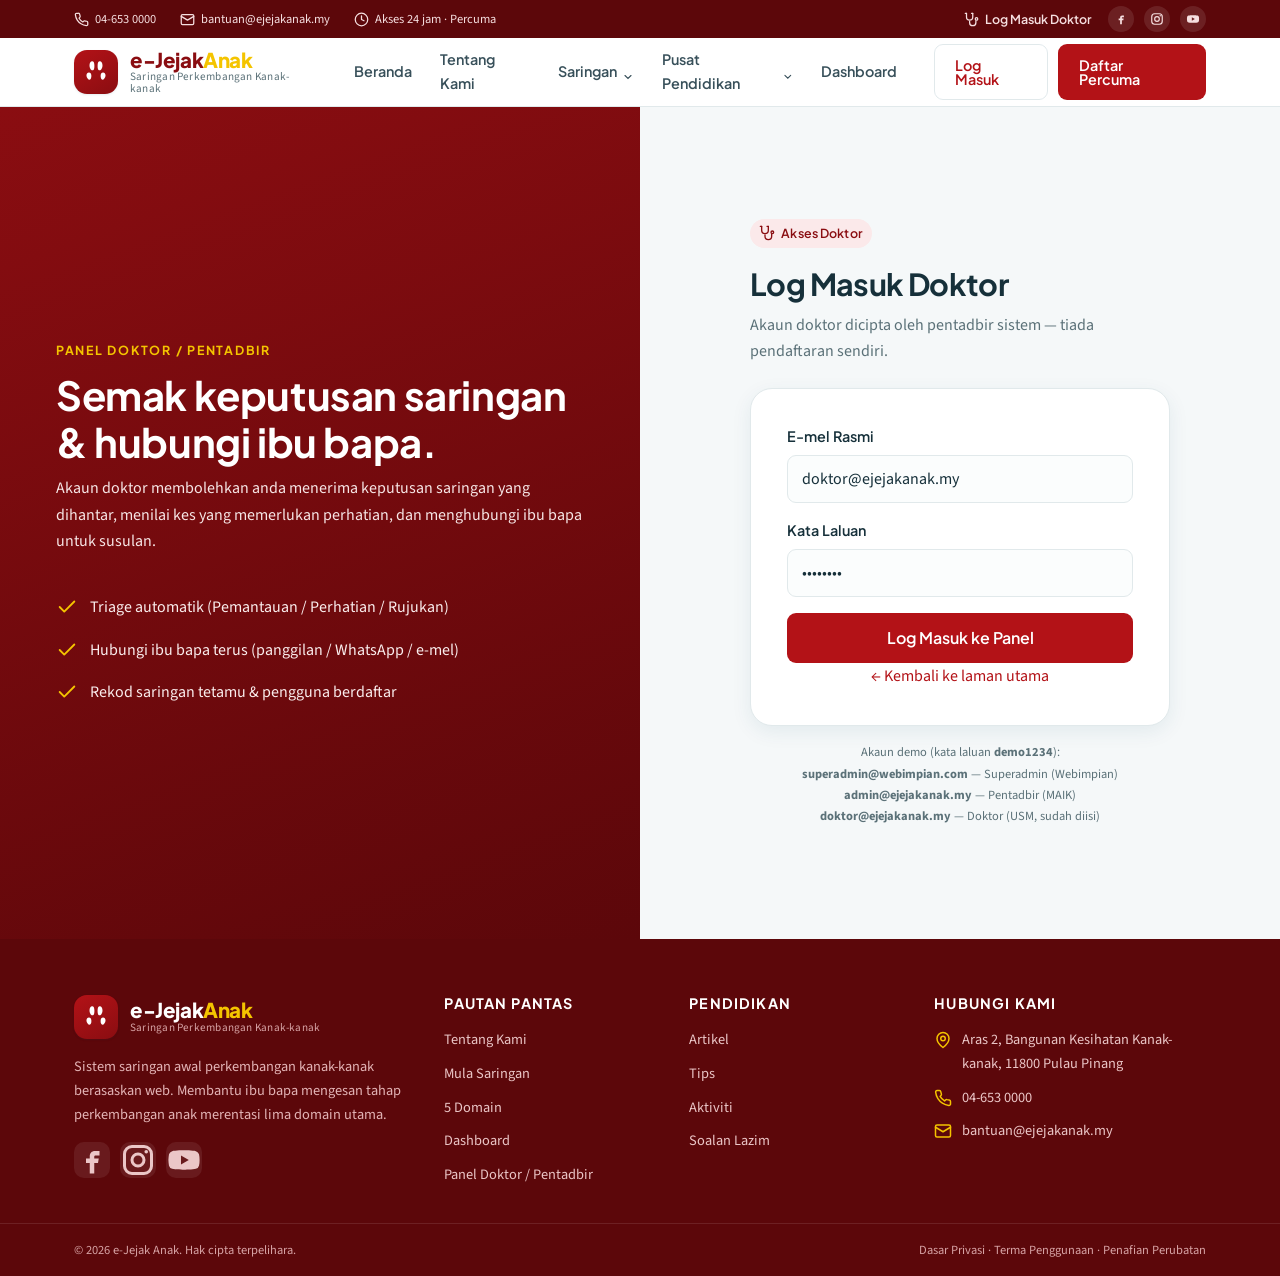
==== commit d1e2aeb5: "Re-theme skema warna MAIK (merah + emas) - Token :root: brand teal -> merah #B31217, accent -> emas " ====
--- a/admin-login.html
+++ b/admin-login.html
@@ -8,7 +8,7 @@
   <link rel="preconnect" href="https://fonts.googleapis.com">
   <link rel="preconnect" href="https://fonts.gstatic.com" crossorigin>
   <link href="https://fonts.googleapis.com/css2?family=Plus+Jakarta+Sans:wght@500;600;700;800&family=Source+Sans+3:wght@400;500;600&display=swap" rel="stylesheet">
-  <link rel="stylesheet" href="assets/css/style.css?v=20260727i">
+  <link rel="stylesheet" href="assets/css/style.css?v=20260727j">
 </head>
 <body data-page="admin-login">
   <div id="site-header"></div>
@@ -52,6 +52,6 @@
   </main>
 
   <div id="site-footer"></div>
-  <script src="assets/js/main.js?v=20260727i"></script>
+  <script src="assets/js/main.js?v=20260727j"></script>
 </body>
 </html>
--- a/assets/css/style.css
+++ b/assets/css/style.css
@@ -16,15 +16,15 @@
 /* ------------------------------------------------------------------ */
 :root {
   /* Jenama / Brand */
-  --brand:        #12718A;   /* biru-teal utama  */
-  --brand-dark:   #0C4A5A;   /* header / footer  */
-  --brand-deep:   #073847;   /* teks atas gelap  */
-  --brand-soft:   #E6F1F4;   /* latar lembut     */
-  --brand-tint:   #F0F6F8;
+  --brand:        #B31217;   /* merah MAIK       */
+  --brand-dark:   #8A0D11;   /* header / footer  */
+  --brand-deep:   #5C070A;   /* teks atas gelap  */
+  --brand-soft:   #FBE9EA;   /* latar lembut     */
+  --brand-tint:   #FDF4F4;
 
   /* Aksen & status */
-  --accent:       #F4A73F;   /* amber hangat     */
-  --accent-soft:  #FDF0DC;
+  --accent:       #F4C400;   /* emas MAIK        */
+  --accent-soft:  #FDF3CE;
   --ok:           #4FA96A;   /* "Ya" / dicapai   */
   --ok-soft:      #E7F4EC;
   --warn:         #E08A3C;   /* belum dicapai    */
@@ -138,7 +138,7 @@
 .section { padding-block: var(--sp-7); }
 .section--tight { padding-block: var(--sp-6); }
 .section--soft { background: var(--brand-tint); }
-.section--brand { background: var(--brand-dark); color: #EAF3F5; }
+.section--brand { background: var(--brand-dark); color: #FAEDED; }
 .section--brand h2, .section--brand h3 { color: #fff; }
 
 .section-head { max-width: 640px; margin-bottom: var(--sp-5); }
@@ -203,14 +203,14 @@
 /* ------------------------------------------------------------------ */
 .topbar {
   background: var(--brand-deep);
-  color: #cfe4ea;
+  color: #F6DFE0;
   font-size: var(--fs-xs);
 }
 .topbar .container {
   display: flex; align-items: center; justify-content: space-between;
   gap: var(--sp-3); min-height: 38px; flex-wrap: wrap;
 }
-.topbar a { color: #cfe4ea; white-space: nowrap; }
+.topbar a { color: #F6DFE0; white-space: nowrap; }
 .topbar a:hover { color: #fff; }
 .topbar svg { width: 15px; height: 15px; flex: none; }
 .topbar__meta { display: flex; gap: var(--sp-4); flex-wrap: wrap; }
@@ -320,7 +320,7 @@
 .slide__copy { max-width: 560px; }
 .slide__copy .eyebrow { color: var(--accent); }
 .slide h1, .slide h2 { color: #fff; font-size: var(--fs-3xl); margin-bottom: var(--sp-3); }
-.slide p { color: #DCEAEE; font-size: var(--fs-md); margin-bottom: var(--sp-4); }
+.slide p { color: #F7E6E6; font-size: var(--fs-md); margin-bottom: var(--sp-4); }
 .slide__actions { display: flex; gap: var(--sp-3); flex-wrap: wrap; }
 
 /* Panel ilustrasi (SVG, tiada imej luar) */
@@ -455,7 +455,7 @@
   color: #fff; line-height: 1;
 }
 .stat__num b { color: var(--accent); }
-.stat__label { color: #bcd6dd; font-size: var(--fs-sm); margin-top: 6px; }
+.stat__label { color: #EEC9CB; font-size: var(--fs-sm); margin-top: 6px; }
 
 /* ------------------------------------------------------------------ */
 /* 10. FORMS (auth + profil)                                           */
@@ -476,9 +476,9 @@
   letter-spacing: -0.01em; color: #fff; font-size: var(--fs-2xl);
   margin: 0 0 var(--sp-2); max-width: none;
 }
-.auth-aside p { color: #DCEAEE; }
+.auth-aside p { color: #F7E6E6; }
 .auth-aside ul { list-style: none; padding: 0; margin: var(--sp-4) 0 0; display: grid; gap: var(--sp-3); }
-.auth-aside li { display: flex; gap: 12px; align-items: flex-start; color: #EAF3F5; }
+.auth-aside li { display: flex; gap: 12px; align-items: flex-start; color: #FAEDED; }
 .auth-aside li svg { width: 22px; height: 22px; color: var(--accent); flex: none; margin-top: 2px; }
 .auth-main { display: grid; place-items: center; padding: var(--sp-6) var(--sp-4); }
 .auth-card { width: 100%; max-width: 420px; }
@@ -514,9 +514,9 @@
   color: #fff; padding-block: var(--sp-5);
 }
 .page-head h1 { color: #fff; margin-bottom: 4px; }
-.page-head p { color: #cfe4ea; margin: 0; }
-.breadcrumb { display: flex; gap: 8px; font-size: var(--fs-sm); color: #9fc4cf; margin-bottom: var(--sp-2); }
-.breadcrumb a { color: #cfe4ea; }
+.page-head p { color: #F6DFE0; margin: 0; }
+.breadcrumb { display: flex; gap: 8px; font-size: var(--fs-sm); color: #E3B4B6; margin-bottom: var(--sp-2); }
+.breadcrumb a { color: #F6DFE0; }
 
 .dash-grid { display: grid; grid-template-columns: repeat(auto-fill, minmax(280px, 1fr)); gap: var(--sp-4); }
 .child-card {
@@ -672,13 +672,13 @@
 /* ------------------------------------------------------------------ */
 /* 16. FOOTER                                                          */
 /* ------------------------------------------------------------------ */
-.footer { background: var(--brand-deep); color: #b9d3da; padding-top: var(--sp-6); }
-.footer a { color: #b9d3da; }
+.footer { background: var(--brand-deep); color: #EBC6C7; padding-top: var(--sp-6); }
+.footer a { color: #EBC6C7; }
 .footer a:hover { color: #fff; }
 .footer__grid { display: grid; grid-template-columns: 1.6fr 1fr 1fr 1.3fr; gap: var(--sp-5); padding-bottom: var(--sp-5); }
 .footer__brand .brand__name { color: #fff; }
-.footer__brand .brand__tag { color: #8fb4bd; }
-.footer__brand p { color: #9fc4cf; font-size: var(--fs-sm); margin-top: var(--sp-3); }
+.footer__brand .brand__tag { color: #D7A3A5; }
+.footer__brand p { color: #E3B4B6; font-size: var(--fs-sm); margin-top: var(--sp-3); }
 .footer h4 { color: #fff; font-size: var(--fs-sm); letter-spacing: .08em; text-transform: uppercase; margin-bottom: var(--sp-3); }
 .footer ul { list-style: none; margin: 0; padding: 0; display: grid; gap: 10px; font-size: var(--fs-sm); }
 .footer__contact li { display: flex; gap: 10px; align-items: flex-start; }
@@ -686,7 +686,7 @@
 .footer__social { display: flex; gap: 10px; margin-top: var(--sp-3); }
 .footer__social a { width: 36px; height: 36px; border-radius: 10px; background: rgba(255,255,255,.08); display: grid; place-items: center; }
 .footer__social a:hover { background: var(--accent); color: var(--brand-deep); }
-.footer__bar { border-top: 1px solid rgba(255,255,255,.1); padding-block: var(--sp-3); font-size: var(--fs-xs); color: #8fb4bd; }
+.footer__bar { border-top: 1px solid rgba(255,255,255,.1); padding-block: var(--sp-3); font-size: var(--fs-xs); color: #D7A3A5; }
 .footer__bar .container { display: flex; justify-content: space-between; gap: var(--sp-3); flex-wrap: wrap; }
 
 /* Footer accordion — buka-tutup di mobile, sentiasa terbuka di desktop */
@@ -694,7 +694,7 @@
 .footer-acc summary { display: flex; align-items: center; justify-content: space-between; gap: var(--sp-3); cursor: pointer; list-style: none; }
 .footer-acc summary::-webkit-details-marker { display: none; }
 .footer-acc summary h4 { margin: 0; }
-.footer-acc summary > svg { width: 20px; height: 20px; flex: none; color: #8fb4bd; transition: transform .2s ease; }
+.footer-acc summary > svg { width: 20px; height: 20px; flex: none; color: #D7A3A5; transition: transform .2s ease; }
 .footer-acc[open] summary > svg { transform: rotate(180deg); }
 @media (min-width: 761px) {
   /* Desktop: sentiasa terbuka (dikawal JS via atribut open); matikan toggle
@@ -741,7 +741,7 @@
 .modal { background: #fff; border-radius: var(--radius-lg); width: 100%; max-width: 480px; box-shadow: var(--shadow-lg); overflow: hidden; animation: fade .25s ease; }
 .modal__head { padding: var(--sp-4); background: linear-gradient(150deg,var(--brand),var(--brand-dark)); color: #fff; display: flex; align-items: flex-start; justify-content: space-between; gap: var(--sp-3); }
 .modal__head h3 { color: #fff; margin: 0; }
-.modal__head p { color: #DCEAEE; margin: 2px 0 0; font-size: var(--fs-sm); }
+.modal__head p { color: #F7E6E6; margin: 2px 0 0; font-size: var(--fs-sm); }
 .modal__close { background: rgba(255,255,255,.15); border: 0; color: #fff; width: 34px; height: 34px; border-radius: 9px; cursor: pointer; display: grid; place-items: center; flex: none; }
 .modal__close svg { width: 20px; height: 20px; }
 .modal__body { padding: var(--sp-4); }
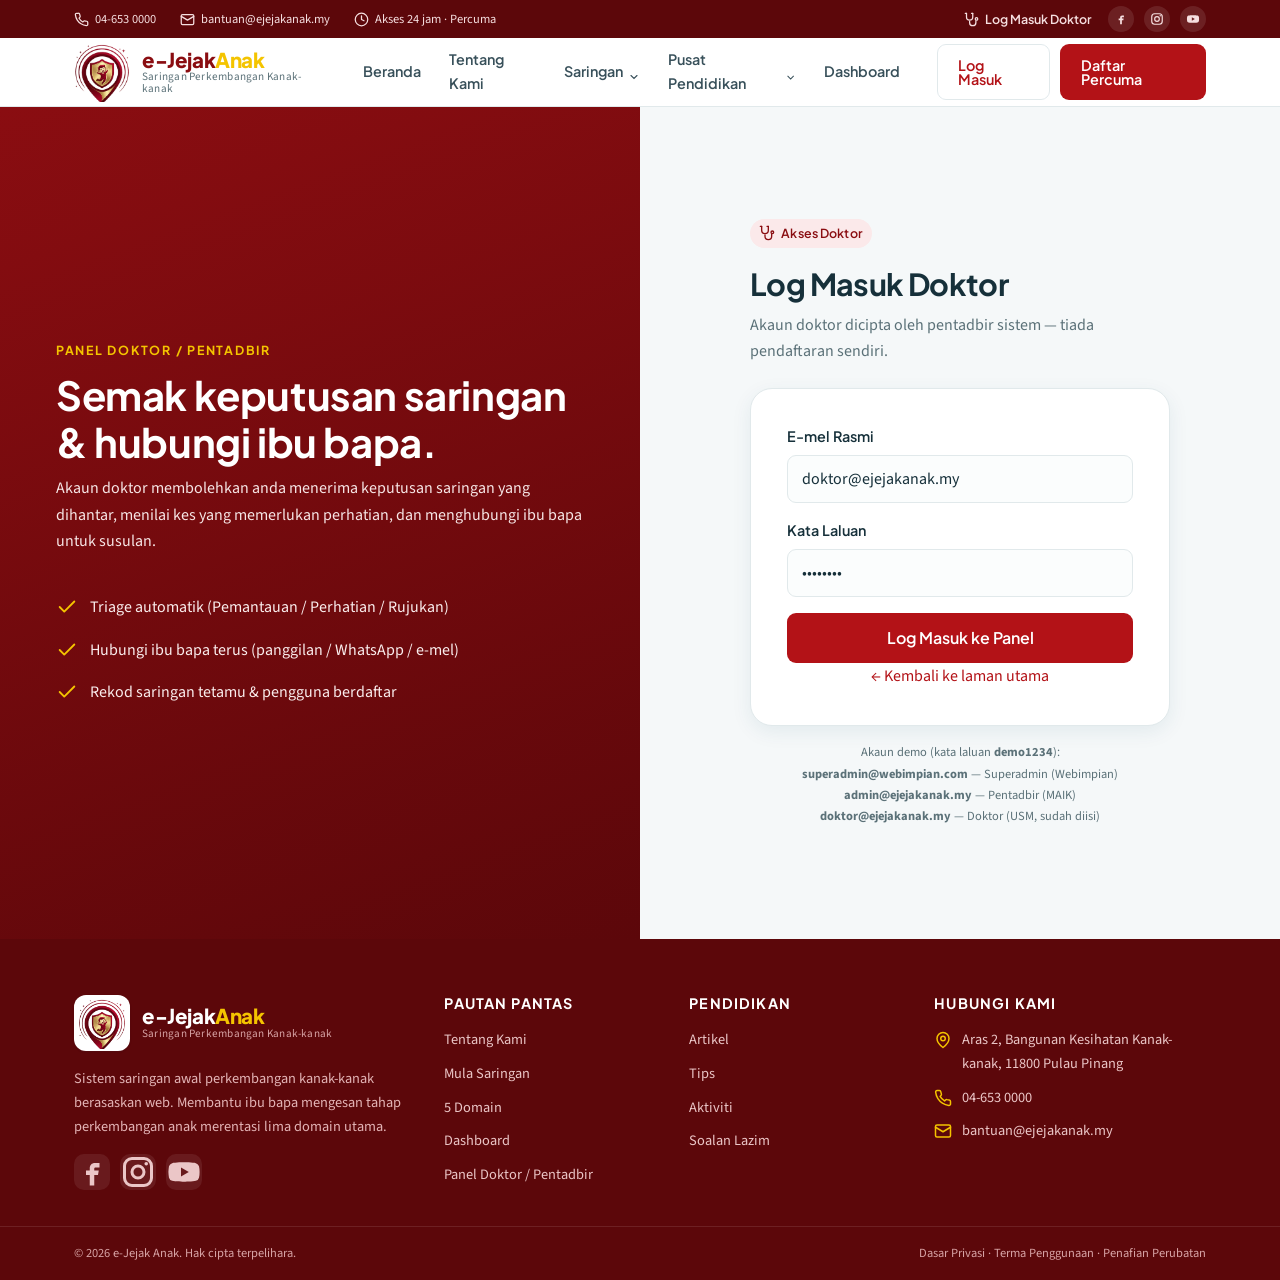
==== commit 9ef454f9: "Tukar logo ke logo e-Jejak Anak baharu (pin + perisai + kanak-kanak) - Tambah assets/img/logo.png (d" ====
--- a/admin-login.html
+++ b/admin-login.html
@@ -8,7 +8,7 @@
   <link rel="preconnect" href="https://fonts.googleapis.com">
   <link rel="preconnect" href="https://fonts.gstatic.com" crossorigin>
   <link href="https://fonts.googleapis.com/css2?family=Plus+Jakarta+Sans:wght@500;600;700;800&family=Source+Sans+3:wght@400;500;600&display=swap" rel="stylesheet">
-  <link rel="stylesheet" href="assets/css/style.css?v=20260727j">
+  <link rel="stylesheet" href="assets/css/style.css?v=20260727l">
 </head>
 <body data-page="admin-login">
   <div id="site-header"></div>
@@ -52,6 +52,6 @@
   </main>
 
   <div id="site-footer"></div>
-  <script src="assets/js/main.js?v=20260727j"></script>
+  <script src="assets/js/main.js?v=20260727l"></script>
 </body>
 </html>
--- a/assets/css/style.css
+++ b/assets/css/style.css
@@ -238,13 +238,13 @@
 .brand { display: flex; align-items: center; gap: 12px; text-decoration: none; }
 .brand:hover { text-decoration: none; }
 .brand__mark {
-  width: 44px; height: 44px; flex: none;
+  width: 56px; height: 56px; flex: none;
   display: grid; place-items: center;
-  border-radius: 13px;
-  background: linear-gradient(150deg, var(--brand), var(--brand-dark));
-  color: #fff; box-shadow: var(--shadow-sm);
-}
+}
+.brand__mark img { width: 100%; height: 100%; object-fit: contain; display: block; }
 .brand__mark svg { width: 26px; height: 26px; }
+/* Footer: latar merah gelap — beri lencana putih supaya logo jelas */
+.footer__brand .brand__mark { background: #fff; border-radius: 12px; padding: 4px; box-shadow: var(--shadow-sm); }
 .brand__text { display: flex; flex-direction: column; line-height: 1.05; }
 .brand__name {
   font-family: var(--font-head); font-weight: 800; font-size: 1.28rem;
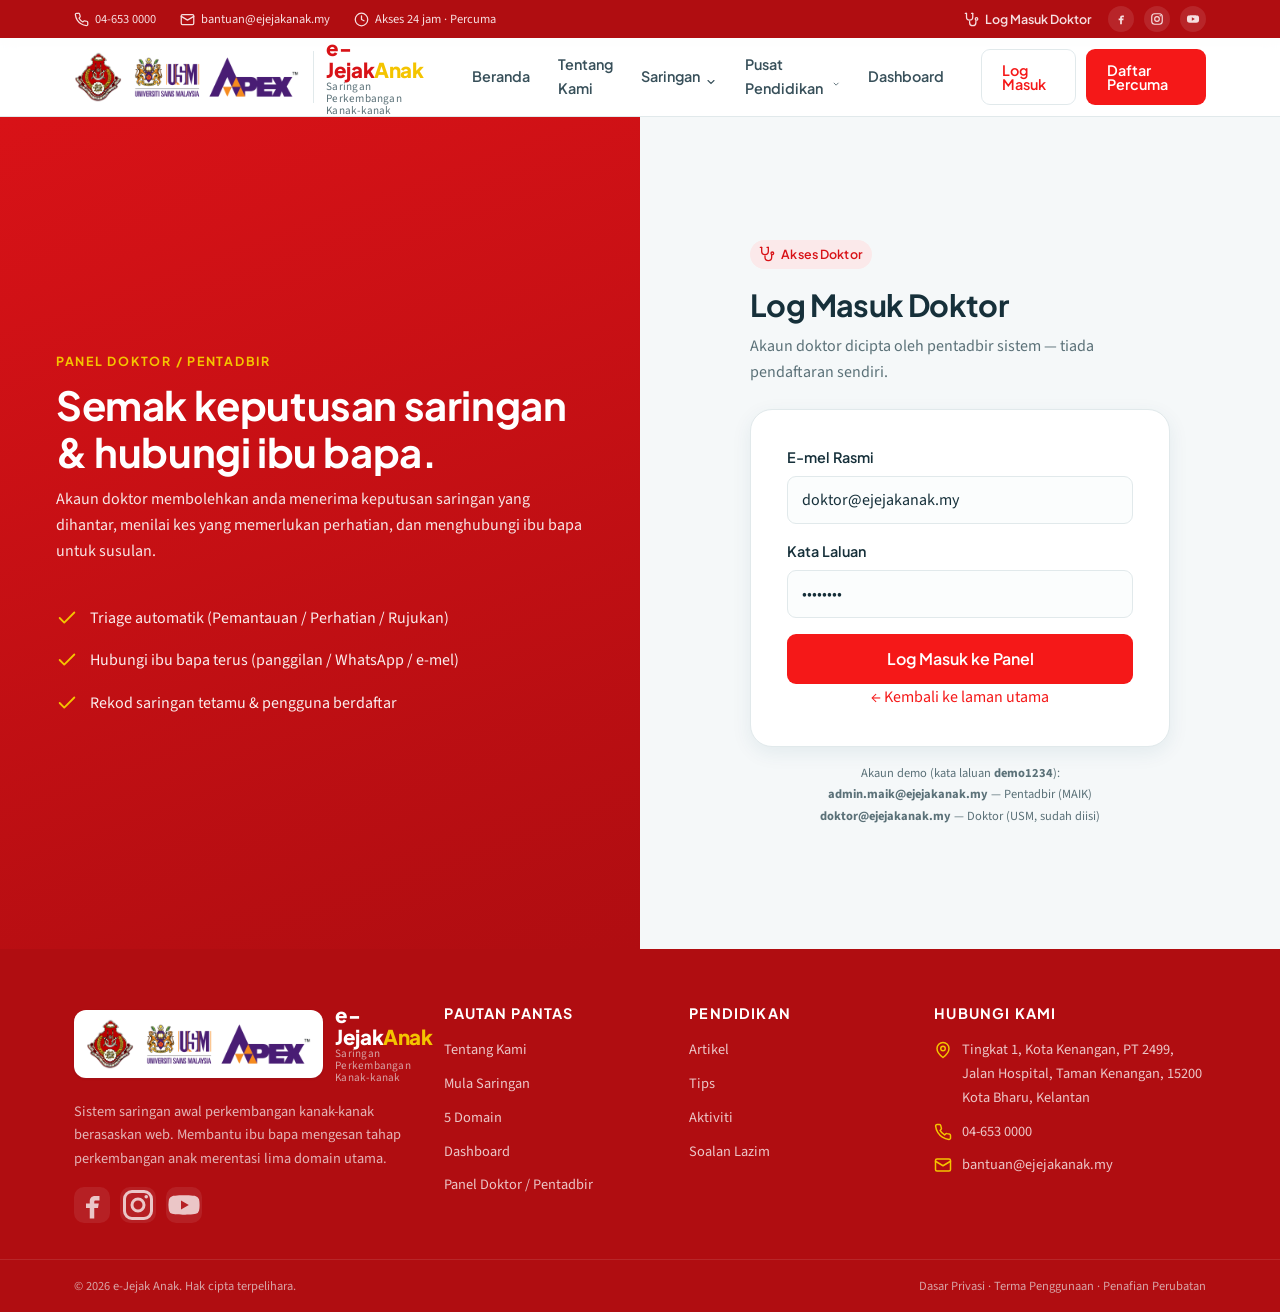
==== commit 886c01a1: "Kemas kini UI mockup, tambah logo & dokumentasi pengguna - Kemas kini paparan HTML/CSS/JS (login, da" ====
--- a/admin-login.html
+++ b/admin-login.html
@@ -8,7 +8,7 @@
   <link rel="preconnect" href="https://fonts.googleapis.com">
   <link rel="preconnect" href="https://fonts.gstatic.com" crossorigin>
   <link href="https://fonts.googleapis.com/css2?family=Plus+Jakarta+Sans:wght@500;600;700;800&family=Source+Sans+3:wght@400;500;600&display=swap" rel="stylesheet">
-  <link rel="stylesheet" href="assets/css/style.css?v=20260727l">
+  <link rel="stylesheet" href="assets/css/style.css?v=20260805a">
 </head>
 <body data-page="admin-login">
   <div id="site-header"></div>
@@ -44,14 +44,13 @@
           <p class="center muted mt-3" style="margin:0"><a href="index.html">← Kembali ke laman utama</a></p>
         </form>
         <div class="muted center mt-3" style="font-size:var(--fs-xs); line-height:1.7">Akaun demo (kata laluan <strong>demo1234</strong>):<br>
-          <strong>superadmin@webimpian.com</strong> — Superadmin (Webimpian)<br>
-          <strong>admin@ejejakanak.my</strong> — Pentadbir (MAIK)<br>
+          <strong>admin.maik@ejejakanak.my</strong> — Pentadbir (MAIK)<br>
           <strong>doktor@ejejakanak.my</strong> — Doktor (USM, sudah diisi)</div>
       </div>
     </div>
   </main>
 
   <div id="site-footer"></div>
-  <script src="assets/js/main.js?v=20260727l"></script>
+  <script src="assets/js/main.js?v=20260805a"></script>
 </body>
 </html>
--- a/assets/css/style.css
+++ b/assets/css/style.css
@@ -16,9 +16,9 @@
 /* ------------------------------------------------------------------ */
 :root {
   /* Jenama / Brand */
-  --brand:        #B31217;   /* merah MAIK       */
-  --brand-dark:   #8A0D11;   /* header / footer  */
-  --brand-deep:   #5C070A;   /* teks atas gelap  */
+  --brand:        #F51818;   /* merah menyala    */
+  --brand-dark:   #D81217;   /* header / footer  */
+  --brand-deep:   #B00D11;   /* teks atas gelap  */
   --brand-soft:   #FBE9EA;   /* latar lembut     */
   --brand-tint:   #FDF4F4;
 
@@ -243,8 +243,21 @@
 }
 .brand__mark img { width: 100%; height: 100%; object-fit: contain; display: block; }
 .brand__mark svg { width: 26px; height: 26px; }
+
+/* Dua logo institusi: MAIK di depan, diikuti USM */
+.brand__logos { display: flex; align-items: center; gap: 12px; flex: none; }
+.brand__logo { width: auto; object-fit: contain; display: block; }
+.brand__logo--maik { height: 52px; }
+.brand__logo--usm  { height: 40px; }
+.brand__logos::after {
+  content: ""; align-self: stretch; width: 1px; min-height: 34px;
+  background: var(--line); margin-left: 2px;
+}
+
 /* Footer: latar merah gelap — beri lencana putih supaya logo jelas */
 .footer__brand .brand__mark { background: #fff; border-radius: 12px; padding: 4px; box-shadow: var(--shadow-sm); }
+.footer__brand .brand__logos { background: #fff; border-radius: 12px; padding: 8px 12px; box-shadow: var(--shadow-sm); }
+.footer__brand .brand__logos::after { display: none; }
 .brand__text { display: flex; flex-direction: column; line-height: 1.05; }
 .brand__name {
   font-family: var(--font-head); font-weight: 800; font-size: 1.28rem;
@@ -744,6 +757,10 @@
 .modal__head p { color: #F7E6E6; margin: 2px 0 0; font-size: var(--fs-sm); }
 .modal__close { background: rgba(255,255,255,.15); border: 0; color: #fff; width: 34px; height: 34px; border-radius: 9px; cursor: pointer; display: grid; place-items: center; flex: none; }
 .modal__close svg { width: 20px; height: 20px; }
+/* Butang tindakan (Cetak / Muat Turun PDF) dalam header modal gelap:
+   .btn--ghost lalai guna teks merah -> tak nampak atas latar merah. Jadikan putih lut-sinar. */
+.modal__head .btn--ghost { --btn-fg: #fff; background: rgba(255,255,255,.15); border-color: rgba(255,255,255,.4); }
+.modal__head .btn--ghost:hover { background: rgba(255,255,255,.28); border-color: rgba(255,255,255,.7); box-shadow: none; }
 .modal__body { padding: var(--sp-4); }
 .contact-actions { display: grid; grid-template-columns: repeat(3,1fr); gap: var(--sp-2); margin-bottom: var(--sp-4); }
 .contact-btn { display: flex; flex-direction: column; align-items: center; gap: 6px; padding: var(--sp-3) var(--sp-2); border: 1.5px solid var(--line); border-radius: var(--radius-sm); font-family: var(--font-head); font-weight: 600; font-size: var(--fs-xs); color: var(--ink-2); text-align: center; }
@@ -783,7 +800,10 @@
 }
 @media (max-width: 760px) {
   :root { --fs-3xl: 2.3rem; --fs-2xl: 2rem; --fs-xl: 1.6rem; }
-  .nav__cta .btn--ghost { display: none; }
+  /* Kekalkan butang Log Masuk / Profil di mobile (jangan sembunyi) — cuma
+     padatkan supaya muat sebaris bersama Daftar & butang menu. */
+  .nav__cta { gap: 6px; }
+  .nav__cta .btn { padding: .5em .7em; font-size: var(--fs-sm); line-height: 1.1; }
   .nav-toggle { display: inline-flex; }
 
   /* Panel doktor/admin: TIADA menu hamburger — pastikan Log Keluar kekal nampak.
@@ -863,6 +883,11 @@
   .topbar__meta span:nth-child(3) { display: none; }
   .topbar__social { display: none; }
 
+  /* Header sempit: padatkan butang & sembunyi tagline jenama supaya
+     Log Masuk + Daftar + butang menu muat sebaris. */
+  .nav__cta .btn { padding: .4em .55em; }
+  .brand__tag { display: none; }
+
   /* Butang penuh lebar lebih mudah ditekan */
   .btn--lg { width: 100%; justify-content: center; }
   .slide__actions .btn { flex: 1 1 auto; justify-content: center; }
@@ -951,3 +976,43 @@
   body.print-mode > *:not(#print-region) { display: none !important; }
   body.print-mode #print-region { display: block !important; }
 }
+
+/* ---------- Bar penyamaran (admin log masuk sebagai ibu bapa/doktor) ---------- */
+.impersonate-bar {
+  background: #8a4b12; color: #fff;
+  box-shadow: 0 2px 8px rgba(0,0,0,.18);
+}
+.impersonate-bar__inner {
+  display: flex; align-items: center; justify-content: space-between;
+  gap: var(--sp-3); flex-wrap: wrap;
+  padding-top: .6em; padding-bottom: .6em;
+}
+.impersonate-bar span {
+  display: inline-flex; align-items: center; gap: 8px;
+  font-size: var(--fs-sm); line-height: 1.35;
+}
+.impersonate-bar strong { font-weight: 700; }
+.impersonate-bar svg { width: 18px; height: 18px; flex: none; }
+.impersonate-bar .btn {
+  flex: none; background: #fff; color: #8a4b12; border-color: #fff;
+}
+.impersonate-bar .btn:hover { background: #ffe9d2; color: #6f3c0e; }
+@media print { .impersonate-bar { display: none !important; } }
+
+/* ---------- Log masuk Google (mockup) & pemilih akaun palsu ---------- */
+.btn--google { --btn-bg: #fff; --btn-fg: #3c4043; border: 1px solid var(--line); font-weight: 600; gap: .6em; }
+.btn--google:hover { background: #f7f8f8; box-shadow: var(--shadow); border-color: #d2d5d9; }
+.btn--google .g-logo { width: 20px; height: 20px; flex: none; }
+
+.g-list { display: flex; flex-direction: column; gap: 2px; }
+.g-acct { display: flex; align-items: center; gap: var(--sp-3); width: 100%; text-align: left;
+  background: transparent; border: 0; border-radius: var(--radius); padding: .65em var(--sp-3);
+  cursor: pointer; font: inherit; color: var(--ink); }
+.g-acct:hover { background: var(--brand-soft); }
+.g-acct__av { width: 40px; height: 40px; border-radius: 50%; display: grid; place-items: center;
+  color: #fff; font-weight: 700; font-size: var(--fs-lg); flex: none; }
+.g-acct__meta { line-height: 1.3; }
+.g-acct__meta b { display: block; font-weight: 600; }
+.g-acct__meta span { font-size: var(--fs-sm); color: var(--muted); }
+.g-acct--other .g-acct__av { background: #f1f3f4; color: var(--muted); font-weight: 400; }
+.g-note { font-size: var(--fs-xs); color: var(--muted); margin: var(--sp-3) 0 0; text-align: center; }
